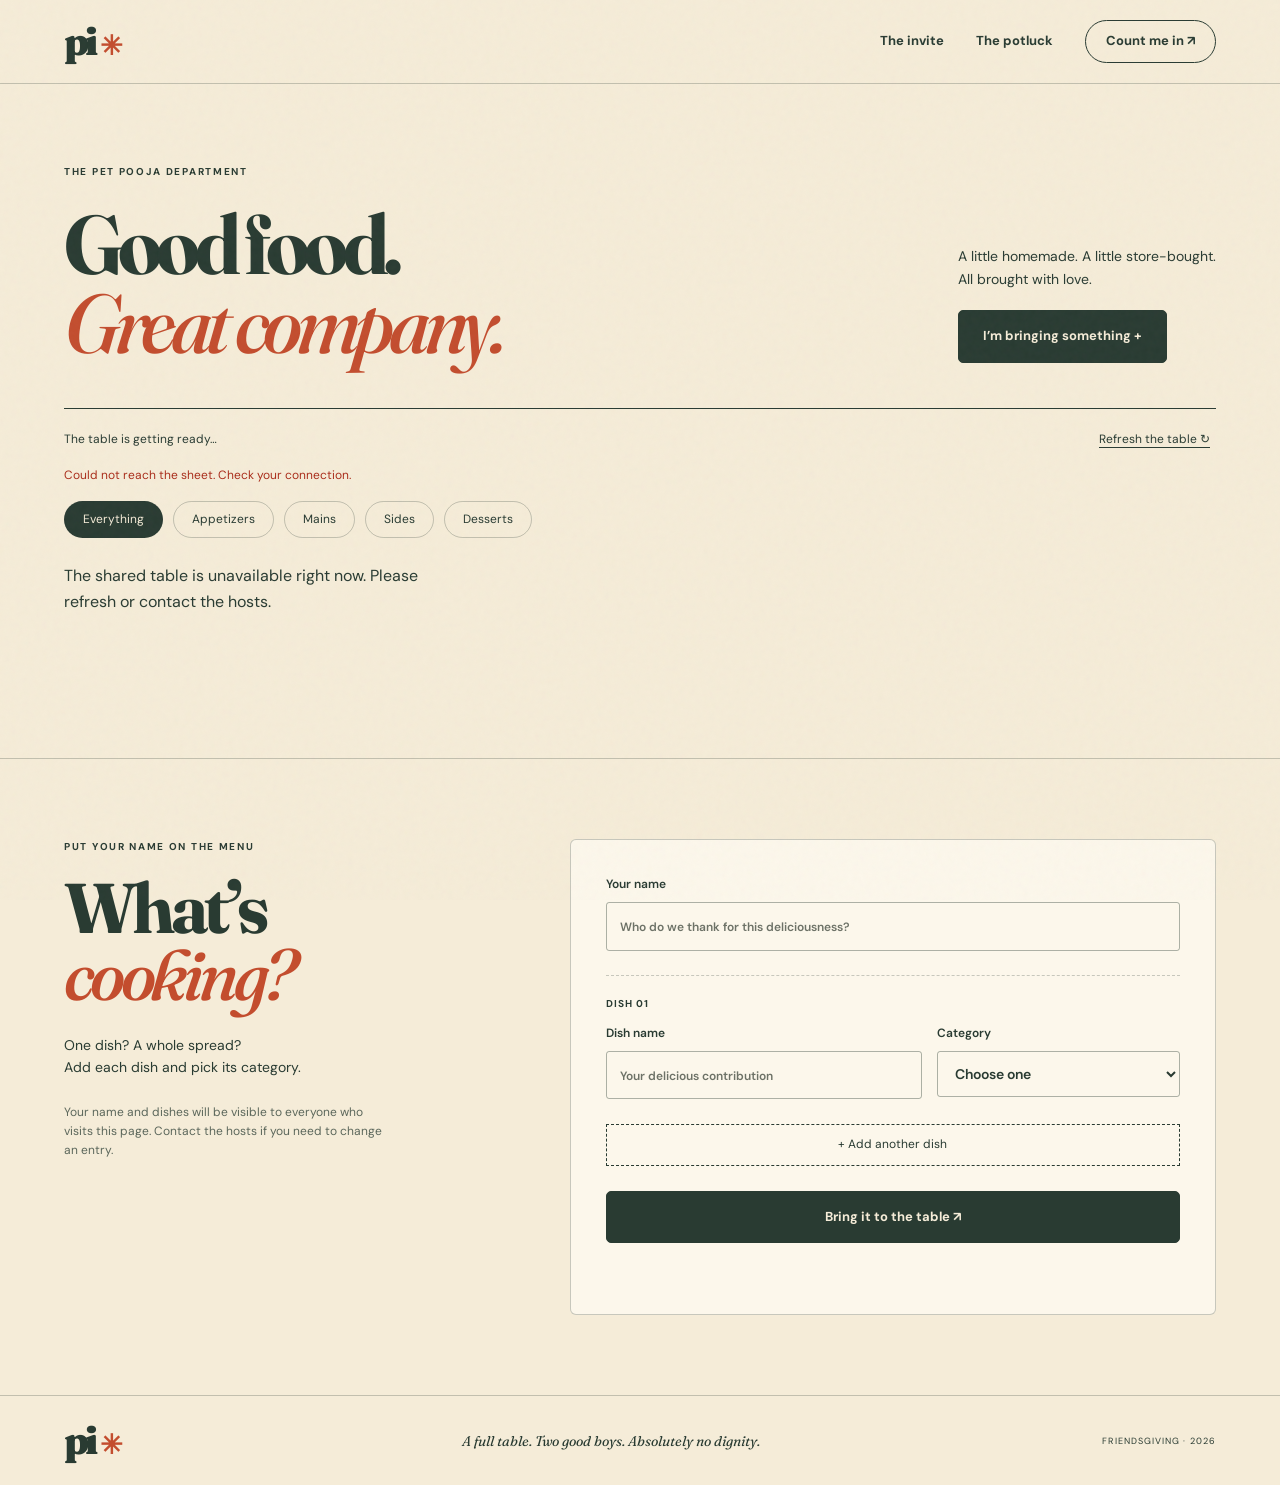
==== potluck.html @ 5d63e6e0 "Add files via upload" ====
<!doctype html><html lang="en"><head><meta charset="utf-8"><meta name="viewport" content="width=device-width, initial-scale=1"><meta name="theme-color" content="#f5ecd8"><meta name="robots" content="noindex,nofollow,noarchive"><meta name="description" content="Magnus & Moose — Brothers in Arms — invite you to a wonderfully ridiculous Friendsgiving. Bring a dish. Wear a pun."><title>The shared table · Pun Intended</title><link rel="preconnect" href="https://fonts.googleapis.com"><link rel="preconnect" href="https://fonts.gstatic.com" crossorigin><link href="https://fonts.googleapis.com/css2?family=DM+Sans:wght@400;500;600;700&family=Fraunces:opsz,wght,SOFT,WONK@9..144,500,50,1;9..144,700,50,1;9..144,900,50,1&display=swap" rel="stylesheet"><link rel="stylesheet" href="assets/style.css"><script src="assets/config.js" defer></script><script src="assets/app.js" defer></script></head><body><header class="topbar"><a class="brand" href="index.html" aria-label="Pun Intended invitation">pi<span>✳</span></a><nav aria-label="Main navigation"><a href="index.html">The invite</a><a href="potluck.html">The potluck</a><a class="nav-cta" href="rsvp.html">Count me in ↗</a></nav></header><div id="preview-note" class="preview-note" hidden>DESIGN PREVIEW · Form entries stay in this browser until the Google Sheet is connected.</div><main>
<section class="board-heading section"><span class="eyebrow">THE PET POOJA DEPARTMENT</span><div class="board-title"><h1>Good food.<br><em>Great company.</em></h1><div><p>A little homemade. A little store-bought.<br>All brought with love.</p><a class="button" href="#add-dish">I’m bringing something +</a></div></div><div class="board-meta"><span id="dish-total">The table is getting ready…</span><button id="refresh-board" class="text-button">Refresh the table ↻</button></div><p id="board-status" class="form-status" role="status" aria-live="polite"></p><div class="filters" role="group" aria-label="Filter dishes"><button class="active" data-filter="All" aria-pressed="true">Everything</button><button data-filter="Appetizer" aria-pressed="false">Appetizers</button><button data-filter="Main" aria-pressed="false">Mains</button><button data-filter="Side" aria-pressed="false">Sides</button><button data-filter="Dessert" aria-pressed="false">Desserts</button></div><div id="dish-board" class="dish-board"></div></section>
<section id="add-dish" class="add-section section"><div><span class="eyebrow">PUT YOUR NAME ON THE MENU</span><h2>What’s<br><em>cooking?</em></h2><p>One dish? A whole spread?<br>Add each dish and pick its category.</p><p class="small-copy">Your name and dishes will be visible to everyone who visits this page. Contact the hosts if you need to change an entry.</p></div><form id="dish-form" class="form-panel"><label>Your name<input name="name" required maxlength="80" autocomplete="name" placeholder="Who do we thank for this deliciousness?"></label><div id="dish-rows"></div><button type="button" id="add-row" class="add-row">+ Add another dish</button><label class="honeypot" aria-hidden="true">Leave empty<input name="website" tabindex="-1" autocomplete="off"></label><button type="submit" class="button full">Bring it to the table ↗</button><p id="dish-status" class="form-status" role="status" aria-live="polite"></p></form></section>
</main><footer><a class="brand" href="index.html">pi<span>✳</span></a><p>A full table. Two good boys. Absolutely no dignity.</p><span>FRIENDSGIVING · 2026</span></footer><noscript><p class="notice">Please enable JavaScript for event details and forms.</p></noscript></body></html>
---- assets/style.css ----
:root{--paper:#f5ecd8;--ink:#293b32;--orange:#c34d2e;--yellow:#edbd45;--line:#293b3240;--serif:'Fraunces',Georgia,serif;--sans:'DM Sans',Arial,sans-serif}*{box-sizing:border-box}html{scroll-behavior:smooth;scroll-padding-top:30px}body{margin:0;background:var(--paper);color:var(--ink);font-family:var(--sans);font-size:16px;line-height:1.6}body:before{position:fixed;inset:0;pointer-events:none;content:'';opacity:.13;z-index:20;background-image:url("data:image/svg+xml,%3Csvg viewBox='0 0 180 180' xmlns='http://www.w3.org/2000/svg'%3E%3Cfilter id='n'%3E%3CfeTurbulence type='fractalNoise' baseFrequency='.8' numOctaves='3' stitchTiles='stitch'/%3E%3C/filter%3E%3Cpath fill='%23000' filter='url(%23n)' opacity='.25' d='M0 0h180v180H0z'/%3E%3C/svg%3E")}a{color:inherit}button,input,select,textarea{font:inherit}button,a,input,select,textarea{-webkit-tap-highlight-color:transparent}button{cursor:pointer}a:focus-visible,button:focus-visible,input:focus-visible,select:focus-visible,textarea:focus-visible{outline:3px solid #bf502e;outline-offset:5px}[hidden]{display:none!important}.topbar{max-width:1320px;margin:auto;padding:20px 5%;display:flex;align-items:center;justify-content:space-between;border-bottom:1px solid var(--line)}.brand{font:900 39px/1 var(--serif);text-decoration:none;letter-spacing:-4px}.brand span{color:var(--orange);font-size:27px;padding-left:6px}.topbar nav{display:flex;gap:32px;align-items:center;font-size:13px;font-weight:700}.topbar nav a{text-decoration:none}.topbar nav a:hover{color:var(--orange)}.nav-cta{border:1px solid var(--ink);border-radius:40px;padding:10px 20px}.preview-note{background:#e2ddbd;text-align:center;padding:8px 15px;font-size:11px;letter-spacing:.05em}.hero{max-width:1320px;margin:auto;padding:28px 5% 0}.hero-top{display:flex;justify-content:space-between;gap:20px}.eyebrow,.edition{font-size:10px;font-weight:700;letter-spacing:.17em}.eyebrow{display:block}.edition{opacity:.65}.hero-layout{display:grid;grid-template-columns:1.08fr 1fr;gap:30px;align-items:center;padding:44px 0 66px}.hero-copy{position:relative}h1,h2,p,figure{margin:0}h1,h2{font-family:var(--serif);font-weight:700;letter-spacing:-.065em;line-height:.95}h1{font-size:clamp(75px,8.5vw,122px)}h1 em,h2 em{font-weight:500;color:var(--orange)}.hero h1{position:relative}.title-star{font:80px/1 var(--sans);color:var(--orange);position:absolute;top:4px;margin-left:22px;transform:rotate(10deg)}.subtitle{font-size:23px;line-height:1.3;margin-top:25px;font-weight:500}.hero-description{max-width:390px;font-size:14px;margin-top:20px;opacity:.85}.actions{display:flex;gap:23px;align-items:center;flex-wrap:wrap;margin-top:28px}.button{display:inline-flex;align-items:center;justify-content:center;gap:26px;border:1px solid var(--ink);background:var(--ink);color:var(--paper);padding:15px 24px;border-radius:5px;text-decoration:none;font-size:13px;font-weight:700;transition:transform .2s,background .2s;min-height:49px}.button:hover{background:#3c5143;transform:translateY(-2px)}.button:disabled{opacity:.55;cursor:wait;transform:none}.outline{background:transparent;color:var(--ink)}.outline:hover{background:#e7dcc4}.text-link,.back-link{font-size:12px;text-underline-offset:5px;font-weight:600}.collage{position:relative;min-height:485px;margin:0 15px 0 35px}.magnus-card{position:absolute;inset:20px 28px 15px 18px;background:#fbf6eb;padding:14px 14px 20px;box-shadow:3px 9px 0 #293b3212;transform:rotate(6deg);border:1px solid #293b3225}.photo-wrap{height:325px;background:#d4c9a8;overflow:hidden}.photo-wrap img{width:100%;height:100%;object-fit:cover;object-position:center 45%}.magnus-card figcaption{font:500 35px var(--serif);padding:10px 4px 0;display:flex;gap:15px;align-items:center;justify-content:space-between}.magnus-card figcaption span{font:700 8px/1.7 var(--sans);letter-spacing:.1em;max-width:75px}.orbit-note{position:absolute;top:-20px;left:-15px;font-size:10px;line-height:1.5;letter-spacing:.12em;transform:rotate(-9deg);z-index:2}.stamp{position:absolute;right:-25px;top:50px;width:115px;height:115px;display:flex;flex-direction:column;justify-content:center;text-align:center;background:var(--yellow);border-radius:50%;border:2px dashed var(--ink);font:700 35px/1 var(--serif);z-index:2;transform:rotate(14deg)}.stamp small{font:700 7px var(--sans);letter-spacing:.06em;margin-top:6px}.bubble{position:absolute;left:-55px;bottom:80px;padding:14px 24px;background:var(--paper);border:1.5px solid var(--ink);border-radius:50%;font:500 italic 20px/1.2 var(--serif);z-index:2;transform:rotate(-8deg)}.mini-ticket{position:absolute;bottom:-20px;right:10px;transform:rotate(-7deg);background:var(--orange);color:var(--paper);padding:18px 35px;border:1px dashed var(--paper);outline:5px solid var(--orange);text-align:center;z-index:3}.mini-ticket span{display:block;font-size:8px;letter-spacing:.12em}.mini-ticket b{display:block;font:700 37px var(--serif)}.event-strip{border-top:1px solid var(--ink);padding:25px 0 30px;display:grid;grid-template-columns:1fr 1fr 1.1fr;gap:30px}.event-strip>div{border-right:1px solid var(--line);padding-right:12px}.event-strip>div:last-child{border:0}.event-strip span{font-size:9px;letter-spacing:.16em;display:block;margin-bottom:7px;font-weight:700}.event-strip strong{display:block;font-size:13px}.event-strip small{font-size:11px;display:block;margin-top:5px}.ticker{overflow:hidden;background:var(--orange);color:var(--paper);padding:13px 0;white-space:nowrap;font-size:11px;font-weight:700;letter-spacing:.17em}.ticker span{display:block;width:max-content;word-spacing:15px;animation:drift 45s linear infinite}@keyframes drift{to{transform:translateX(-30%)}}.section{max-width:1320px;margin:auto;padding:80px 5%}h2{font-size:clamp(47px,5.5vw,76px)}.section-intro{display:grid;grid-template-columns:1fr 1fr;gap:70px;align-items:center}.section-intro h2{margin-top:18px}.section-intro>div:last-child{max-width:420px}.large-copy{font-family:var(--serif);font-size:27px;line-height:1.2;margin-bottom:16px}.section-intro p:not(.large-copy){font-size:14px}.hand-note{font-family:var(--serif);font-style:italic;margin-top:18px}.pun-grid{display:grid;grid-template-columns:repeat(3,1fr);gap:22px;margin-top:40px}.pun-card{border:1px solid var(--ink);text-align:left;background:#ecd49e;padding:18px 22px 24px;color:var(--ink);border-radius:100px 100px 4px 4px;transition:transform .2s;display:flex;flex-direction:column;align-items:center;min-height:330px}.pun-card:nth-child(2){background:#d8ddc3}.pun-card:nth-child(3){background:#e3c9d5}.pun-card:hover{transform:rotate(-2deg)}.card-number{font-size:8px;letter-spacing:.18em;padding-top:14px}.pun-card svg{width:100%;height:180px}.pun-name{font:500 27px var(--serif);letter-spacing:-.04em}.pun-hint{font-size:10px;margin-top:12px}.pun-reveal{font-size:12px;text-align:center;margin-top:12px}.golden-rule{margin-top:35px;border-top:1px solid var(--line);padding-top:24px;display:flex;align-items:start;gap:45px}.golden-rule span{font-size:9px;letter-spacing:.1em;font-weight:700;min-width:150px}.golden-rule p{max-width:720px;font-size:13px}.host-section{background:var(--ink);color:var(--paper);display:grid;grid-template-columns:1fr 1fr;gap:90px;max-width:none;padding-left:max(5%,calc((100vw - 1188px)/2));padding-right:max(5%,calc((100vw - 1188px)/2))}.host-letter h2{font-size:54px;margin:20px 0 25px}.host-letter h2 em{color:var(--yellow)}.host-letter>p{font-size:14px;max-width:430px;margin-top:18px}.signature{font-family:var(--serif);font-style:italic}.signature b{font-size:30px}.signature small{display:block;font:10px var(--sans);margin-top:8px}.programme{border:1px solid #f5ecd85a;padding:30px;transform:rotate(1deg);align-self:center}.programme>div{display:flex;gap:24px;border-bottom:1px solid #f5ecd833;padding:22px 0}.programme>div:last-child{border:0;padding-bottom:0}.programme>div>b{font-size:10px;min-width:42px;padding-top:5px;color:var(--yellow)}.programme p{font:500 20px/1.3 var(--serif)}.programme small{display:block;font:11px/1.6 var(--sans);opacity:.7;margin-top:6px}.closing{position:relative}.closing h2{margin:20px 0}.closing p{max-width:480px;font-size:14px}.closing-flower{position:absolute;right:12%;top:110px;font-size:160px;line-height:1;color:var(--orange);transform:rotate(15deg)}footer{border-top:1px solid var(--line);padding:25px 5%;max-width:1320px;margin:auto;display:flex;align-items:center;justify-content:space-between;gap:20px}footer p{font:italic 14px var(--serif)}footer>span{font-size:9px;letter-spacing:.12em}.form-page{display:grid;grid-template-columns:1fr 1fr;gap:80px;align-items:start;min-height:76vh}.form-heading h1,.board-heading h1{font-size:clamp(60px,6.5vw,90px)}.back-link{display:block;margin-bottom:45px}.form-heading .eyebrow{margin-bottom:22px}.form-heading>p{margin-top:25px;font-size:15px}.date-chip{display:inline-block;border:1px solid var(--ink);padding:8px 18px;border-radius:30px;font-size:11px;font-weight:700;margin-top:25px}.small-copy{font-size:12px!important;opacity:.75;max-width:320px}.form-panel{background:#fcf7eb;padding:35px;border:1px solid var(--line);border-radius:6px}.form-panel label{display:block;font-size:12px;font-weight:600;margin-bottom:24px}input:not([type=radio]),textarea,select{display:block;width:100%;border:1px solid #293b3260;background:transparent;padding:12px 13px;border-radius:3px;margin-top:8px;font-size:14px;color:var(--ink)}textarea{resize:vertical}input::placeholder,textarea::placeholder{color:#6d7267;font-size:12px}.optional{font-weight:400;opacity:.6;padding-left:6px}fieldset{padding:0;margin:0 0 25px;border:0}legend{font-size:12px;font-weight:600;margin-bottom:12px}.choice-row{display:flex;gap:10px}.choice-row label{position:relative;flex:1;cursor:pointer;margin:0}.choice-row input{position:absolute;opacity:0}.choice-row span{display:block;border:1px solid var(--line);padding:13px 10px;border-radius:3px;text-align:center;font-size:11px}.choice-row input:checked+span{background:var(--ink);color:var(--paper)}.choice-row input:focus-visible+span{outline:3px solid var(--orange);outline-offset:3px}.two-col{display:grid;grid-template-columns:1fr 1fr;gap:15px}.full{width:100%}.honeypot{position:absolute!important;left:-10000px;top:auto;width:1px;height:1px;overflow:hidden}.form-status{font-size:12px;margin-top:16px;min-height:20px;overflow-wrap:anywhere}.form-status.error{color:#aa2d1a}.form-status.ok{color:#28613c}.success{text-align:center;padding:30px 0}.success-mark{display:block;font-size:80px;color:var(--orange);line-height:1;margin-bottom:22px}.success h2{font-size:42px;margin:20px 0}.success p{font-size:14px;margin-bottom:30px}.success .text-link{display:block;margin-top:20px}.board-heading{padding-bottom:45px}.board-title{display:flex;align-items:end;justify-content:space-between;gap:50px;margin:25px 0 45px}.board-title>div p{font-size:14px;margin-bottom:20px}.board-meta{display:flex;justify-content:space-between;align-items:center;border-top:1px solid var(--ink);padding-top:20px;font-size:12px}.text-button{background:none;border:0;text-decoration:underline;text-underline-offset:4px;font-size:12px;color:var(--ink)}.filters{display:flex;gap:10px;flex-wrap:wrap;margin:15px 0 25px}.filters button{border:1px solid var(--line);border-radius:25px;background:transparent;color:var(--ink);padding:8px 18px;font-size:12px}.filters button.active{background:var(--ink);color:var(--paper)}.dish-board{display:grid;grid-template-columns:repeat(3,1fr);gap:18px;min-height:150px}.dish-card{border:1px solid var(--line);background:#fbf4e4;padding:24px;position:relative;overflow-wrap:anywhere}.dish-card:before{content:'✳';position:absolute;right:18px;top:10px;font-size:28px;color:#c34d2e70}.dish-card[data-category=Main]{background:#dfe3cf}.dish-card[data-category=Side]{background:#eed6b0}.dish-card[data-category=Dessert]{background:#e7d2db}.dish-card .category{font-size:9px;text-transform:uppercase;letter-spacing:.13em}.dish-card h3{font:500 27px/1.2 var(--serif);margin:22px 0 18px;letter-spacing:-.04em}.dish-card p{font-size:12px}.empty-state{grid-column:1/-1;border:1px dashed var(--line);padding:45px;text-align:center}.empty-state h3{font:500 28px var(--serif);margin:0 0 12px}.empty-state p{font-size:13px}.add-section{display:grid;grid-template-columns:.8fr 1.2fr;gap:75px;border-top:1px solid var(--line);align-items:start}.add-section h2{margin:20px 0 25px}.add-section>div>p{font-size:14px;margin-bottom:24px}.dish-row{border-top:1px dashed var(--line);padding-top:20px;margin-top:18px}.dish-row-header{display:flex;justify-content:space-between;align-items:center;margin-bottom:12px;font-size:10px;font-weight:700;letter-spacing:.1em}.remove-row{background:none;border:0;font-size:11px;color:#a33c26;letter-spacing:normal}.dish-row label{margin-bottom:15px}.dish-row .two-col{grid-template-columns:1.3fr 1fr}.add-row{background:transparent;border:1px dashed var(--ink);padding:10px;width:100%;margin:10px 0 25px;color:var(--ink);font-size:12px}.notice{padding:20px;text-align:center}.demo-badge{font-size:8px;border:1px solid var(--line);padding:2px 4px;position:absolute;bottom:10px;right:10px;letter-spacing:.1em}
@media(min-width:1500px){.hero-layout{padding-top:65px;padding-bottom:85px}}@media(max-width:900px){.hero-layout{gap:10px}.collage{min-height:420px;margin-left:15px}.photo-wrap{height:275px}.stamp{width:95px;height:95px;right:-15px}.bubble{left:-20px;bottom:65px;font-size:17px}.mini-ticket{padding:14px 20px;right:-5px}.hero-description{max-width:330px}.actions{gap:17px}.title-star{font-size:55px;margin-left:12px}.host-section{gap:40px}.form-page{gap:35px}.board-title{gap:20px}.board-title h1{font-size:66px}.add-section{gap:35px}.dish-board{grid-template-columns:repeat(2,1fr)}}
@media(max-width:650px){.topbar{padding:17px 6%}.topbar nav{gap:15px;font-size:11px}.nav-cta{padding:8px 12px}.brand{font-size:34px}.hero{padding:25px 6% 0}.edition{display:none}.hero-layout{grid-template-columns:1fr;padding:35px 0 45px;gap:42px}.hero h1{font-size:96px;max-width:360px}.subtitle{font-size:21px;margin-top:22px}.hero-description{max-width:370px}.title-star{top:0;font-size:62px;margin-left:15px}.actions{gap:20px}.collage{width:310px;max-width:90%;min-height:410px;margin:15px auto 10px}.magnus-card{inset:8px 15px 20px 8px}.photo-wrap{height:260px}.magnus-card figcaption{font-size:30px}.stamp{right:-14px;top:26px}.orbit-note{left:0;top:-28px}.bubble{bottom:75px;left:-13px}.mini-ticket{bottom:-3px;right:-5px}.event-strip{grid-template-columns:1fr;gap:18px;padding:25px 0}.event-strip>div{border-right:0;border-bottom:1px solid var(--line);padding-bottom:18px}.event-strip span{margin-bottom:4px}.event-strip strong{font-size:14px}.event-strip small{font-size:12px}.section{padding:55px 6%}.section-intro{grid-template-columns:1fr;gap:25px}.section-intro h2{font-size:65px}.large-copy{font-size:25px}.pun-grid{grid-template-columns:1fr;gap:20px;max-width:350px;margin:30px auto 0}.pun-card{min-height:320px}.pun-card svg{height:190px}.golden-rule{display:block}.golden-rule p{margin-top:12px}.host-section{grid-template-columns:1fr;gap:40px}.host-letter h2{font-size:45px}.programme{padding:24px}.closing h2{font-size:62px}.closing-flower{font-size:75px;right:7%;top:60px;opacity:.3}.closing p{max-width:300px}footer{flex-wrap:wrap;padding:25px 6%}footer p{font-size:12px}footer>span{width:100%;font-size:8px}.form-page{grid-template-columns:1fr;gap:30px}.back-link{margin-bottom:30px}.form-heading h1{font-size:73px}.form-panel{padding:25px 20px}.form-heading .small-copy{margin-top:15px}.choice-row{gap:7px}.board-title{display:block;margin-top:20px}.board-title h1{font-size:64px}.board-title>div{margin-top:25px}.board-meta{gap:15px}.board-meta>span{max-width:190px}.filters{gap:7px}.filters button{padding:8px 12px;font-size:11px}.dish-board{grid-template-columns:1fr}.dish-card{min-height:175px}.add-section{grid-template-columns:1fr;gap:20px}.add-section h2{font-size:65px}.dish-row .two-col{grid-template-columns:1fr;gap:0}.preview-note{font-size:10px}.empty-state{padding:35px 20px}}
.hero h1.event-title{font-size:clamp(48px,5.6vw,79px);letter-spacing:-.06em}.event-title .title-star{right:16px;top:auto;bottom:5px;font-size:60px}.theme-label{font-size:12px;line-height:1.8;margin-top:20px}.theme-label strong{color:var(--orange)}.rsvp-event{display:block;font-size:12px;font-weight:700;letter-spacing:.14em;margin-bottom:18px}.cutout-photo{background:#e4cb99}.cutout-photo img{object-fit:contain;object-position:center bottom;padding:12px 3px 0;filter:drop-shadow(2px 5px 2px #293b3220)}
@media(max-width:650px){.title-star{right:6px;top:6px;margin:0;font-size:51px}.hero h1.event-title{font-size:clamp(42px,11vw,68px)}.event-title .title-star{font-size:42px;right:20px;top:auto;bottom:0}}
.brothers-photo img{object-fit:cover;object-position:50% 50%}.magnus-card figcaption:has(b){display:block}.magnus-card figcaption b{font-size:clamp(21px,2.1vw,30px);font-weight:500;letter-spacing:-.05em}.magnus-card figcaption:has(b) span{display:block;max-width:none;margin-top:3px}.collage:has(.brothers-photo) .bubble{bottom:135px}.collage:has(.brothers-photo) .mini-ticket{bottom:-40px;padding:10px 18px}.collage:has(.brothers-photo) .mini-ticket b{font-size:30px}
@media(max-width:650px){.magnus-card figcaption b{font-size:24px}}
@media(prefers-reduced-motion:reduce){html{scroll-behavior:auto}*,*:before,*:after{animation:none!important;transition:none!important}}
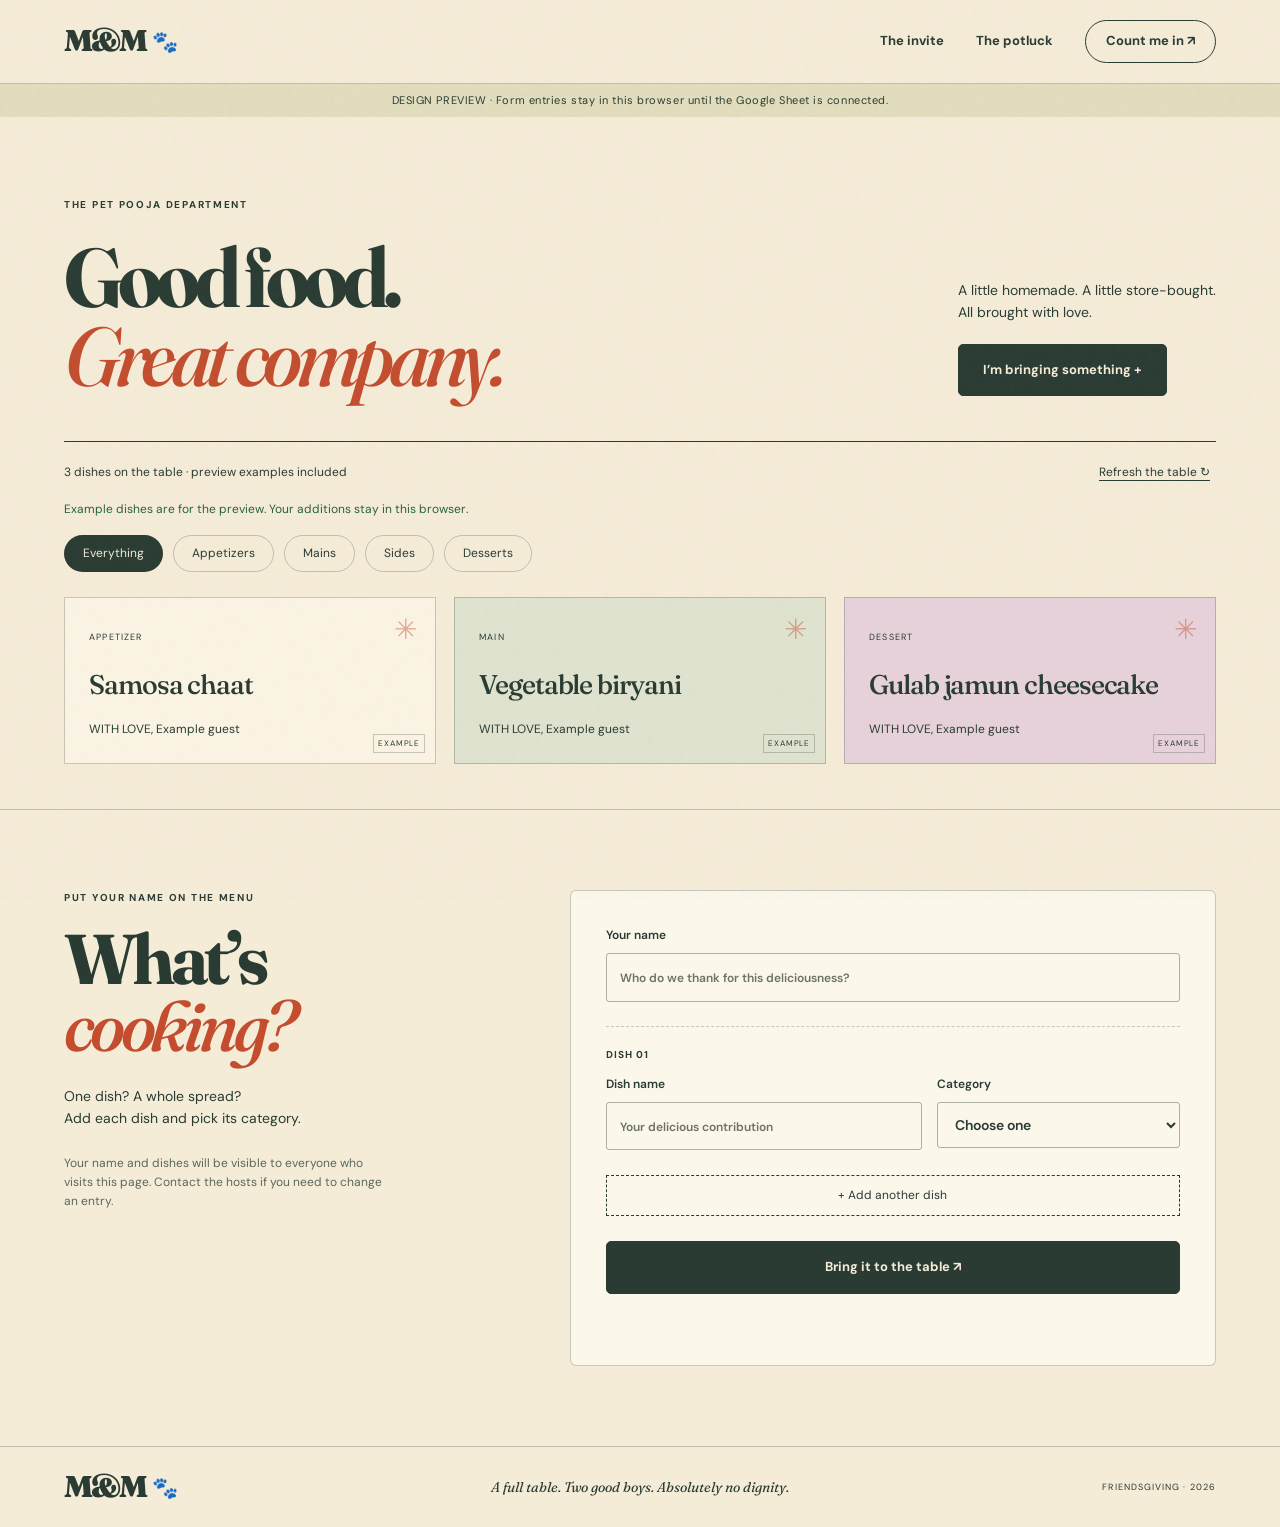
==== commit a3a5106c: "Add files via upload" ====
--- a/potluck.html
+++ b/potluck.html
@@ -1,4 +1,4 @@
-<!doctype html><html lang="en"><head><meta charset="utf-8"><meta name="viewport" content="width=device-width, initial-scale=1"><meta name="theme-color" content="#f5ecd8"><meta name="robots" content="noindex,nofollow,noarchive"><meta name="description" content="Magnus & Moose — Brothers in Arms — invite you to a wonderfully ridiculous Friendsgiving. Bring a dish. Wear a pun."><title>The shared table · Pun Intended</title><link rel="preconnect" href="https://fonts.googleapis.com"><link rel="preconnect" href="https://fonts.gstatic.com" crossorigin><link href="https://fonts.googleapis.com/css2?family=DM+Sans:wght@400;500;600;700&family=Fraunces:opsz,wght,SOFT,WONK@9..144,500,50,1;9..144,700,50,1;9..144,900,50,1&display=swap" rel="stylesheet"><link rel="stylesheet" href="assets/style.css"><script src="assets/config.js" defer></script><script src="assets/app.js" defer></script></head><body><header class="topbar"><a class="brand" href="index.html" aria-label="Pun Intended invitation">pi<span>✳</span></a><nav aria-label="Main navigation"><a href="index.html">The invite</a><a href="potluck.html">The potluck</a><a class="nav-cta" href="rsvp.html">Count me in ↗</a></nav></header><div id="preview-note" class="preview-note" hidden>DESIGN PREVIEW · Form entries stay in this browser until the Google Sheet is connected.</div><main>
+<!doctype html><html lang="en"><head><meta charset="utf-8"><meta name="viewport" content="width=device-width, initial-scale=1"><meta name="theme-color" content="#f5ecd8"><meta name="robots" content="noindex,nofollow,noarchive"><meta name="description" content="Magnus & Moose — Brothers in Arms — invite you to a wonderfully ridiculous Friendsgiving. Bring a dish. Wear a pun."><title>The shared table · Pun Intended</title><link rel="preconnect" href="https://fonts.googleapis.com"><link rel="preconnect" href="https://fonts.gstatic.com" crossorigin><link href="https://fonts.googleapis.com/css2?family=DM+Sans:wght@400;500;600;700&family=Fraunces:opsz,wght,SOFT,WONK@9..144,500,50,1;9..144,700,50,1;9..144,900,50,1&display=swap" rel="stylesheet"><link rel="stylesheet" href="assets/style.css"><script src="assets/config.js" defer></script><script src="assets/app.js" defer></script></head><body><header class="topbar"><a class="brand" href="index.html" aria-label="Magnus and Moose Friendsgiving invitation">M&amp;M<span aria-hidden="true">🐾</span></a><nav aria-label="Main navigation"><a href="index.html">The invite</a><a href="potluck.html">The potluck</a><a class="nav-cta" href="rsvp.html">Count me in ↗</a></nav></header><div id="preview-note" class="preview-note" hidden>DESIGN PREVIEW · Form entries stay in this browser until the Google Sheet is connected.</div><main>
 <section class="board-heading section"><span class="eyebrow">THE PET POOJA DEPARTMENT</span><div class="board-title"><h1>Good food.<br><em>Great company.</em></h1><div><p>A little homemade. A little store-bought.<br>All brought with love.</p><a class="button" href="#add-dish">I’m bringing something +</a></div></div><div class="board-meta"><span id="dish-total">The table is getting ready…</span><button id="refresh-board" class="text-button">Refresh the table ↻</button></div><p id="board-status" class="form-status" role="status" aria-live="polite"></p><div class="filters" role="group" aria-label="Filter dishes"><button class="active" data-filter="All" aria-pressed="true">Everything</button><button data-filter="Appetizer" aria-pressed="false">Appetizers</button><button data-filter="Main" aria-pressed="false">Mains</button><button data-filter="Side" aria-pressed="false">Sides</button><button data-filter="Dessert" aria-pressed="false">Desserts</button></div><div id="dish-board" class="dish-board"></div></section>
 <section id="add-dish" class="add-section section"><div><span class="eyebrow">PUT YOUR NAME ON THE MENU</span><h2>What’s<br><em>cooking?</em></h2><p>One dish? A whole spread?<br>Add each dish and pick its category.</p><p class="small-copy">Your name and dishes will be visible to everyone who visits this page. Contact the hosts if you need to change an entry.</p></div><form id="dish-form" class="form-panel"><label>Your name<input name="name" required maxlength="80" autocomplete="name" placeholder="Who do we thank for this deliciousness?"></label><div id="dish-rows"></div><button type="button" id="add-row" class="add-row">+ Add another dish</button><label class="honeypot" aria-hidden="true">Leave empty<input name="website" tabindex="-1" autocomplete="off"></label><button type="submit" class="button full">Bring it to the table ↗</button><p id="dish-status" class="form-status" role="status" aria-live="polite"></p></form></section>
-</main><footer><a class="brand" href="index.html">pi<span>✳</span></a><p>A full table. Two good boys. Absolutely no dignity.</p><span>FRIENDSGIVING · 2026</span></footer><noscript><p class="notice">Please enable JavaScript for event details and forms.</p></noscript></body></html>+</main><footer><a class="brand" href="index.html">M&amp;M<span aria-hidden="true">🐾</span></a><p>A full table. Two good boys. Absolutely no dignity.</p><span>FRIENDSGIVING · 2026</span></footer><noscript><p class="notice">Please enable JavaScript for event details and forms.</p></noscript></body></html>
--- a/assets/style.css
+++ b/assets/style.css
@@ -1,8 +1,12 @@
-:root{--paper:#f5ecd8;--ink:#293b32;--orange:#c34d2e;--yellow:#edbd45;--line:#293b3240;--serif:'Fraunces',Georgia,serif;--sans:'DM Sans',Arial,sans-serif}*{box-sizing:border-box}html{scroll-behavior:smooth;scroll-padding-top:30px}body{margin:0;background:var(--paper);color:var(--ink);font-family:var(--sans);font-size:16px;line-height:1.6}body:before{position:fixed;inset:0;pointer-events:none;content:'';opacity:.13;z-index:20;background-image:url("data:image/svg+xml,%3Csvg viewBox='0 0 180 180' xmlns='http://www.w3.org/2000/svg'%3E%3Cfilter id='n'%3E%3CfeTurbulence type='fractalNoise' baseFrequency='.8' numOctaves='3' stitchTiles='stitch'/%3E%3C/filter%3E%3Cpath fill='%23000' filter='url(%23n)' opacity='.25' d='M0 0h180v180H0z'/%3E%3C/svg%3E")}a{color:inherit}button,input,select,textarea{font:inherit}button,a,input,select,textarea{-webkit-tap-highlight-color:transparent}button{cursor:pointer}a:focus-visible,button:focus-visible,input:focus-visible,select:focus-visible,textarea:focus-visible{outline:3px solid #bf502e;outline-offset:5px}[hidden]{display:none!important}.topbar{max-width:1320px;margin:auto;padding:20px 5%;display:flex;align-items:center;justify-content:space-between;border-bottom:1px solid var(--line)}.brand{font:900 39px/1 var(--serif);text-decoration:none;letter-spacing:-4px}.brand span{color:var(--orange);font-size:27px;padding-left:6px}.topbar nav{display:flex;gap:32px;align-items:center;font-size:13px;font-weight:700}.topbar nav a{text-decoration:none}.topbar nav a:hover{color:var(--orange)}.nav-cta{border:1px solid var(--ink);border-radius:40px;padding:10px 20px}.preview-note{background:#e2ddbd;text-align:center;padding:8px 15px;font-size:11px;letter-spacing:.05em}.hero{max-width:1320px;margin:auto;padding:28px 5% 0}.hero-top{display:flex;justify-content:space-between;gap:20px}.eyebrow,.edition{font-size:10px;font-weight:700;letter-spacing:.17em}.eyebrow{display:block}.edition{opacity:.65}.hero-layout{display:grid;grid-template-columns:1.08fr 1fr;gap:30px;align-items:center;padding:44px 0 66px}.hero-copy{position:relative}h1,h2,p,figure{margin:0}h1,h2{font-family:var(--serif);font-weight:700;letter-spacing:-.065em;line-height:.95}h1{font-size:clamp(75px,8.5vw,122px)}h1 em,h2 em{font-weight:500;color:var(--orange)}.hero h1{position:relative}.title-star{font:80px/1 var(--sans);color:var(--orange);position:absolute;top:4px;margin-left:22px;transform:rotate(10deg)}.subtitle{font-size:23px;line-height:1.3;margin-top:25px;font-weight:500}.hero-description{max-width:390px;font-size:14px;margin-top:20px;opacity:.85}.actions{display:flex;gap:23px;align-items:center;flex-wrap:wrap;margin-top:28px}.button{display:inline-flex;align-items:center;justify-content:center;gap:26px;border:1px solid var(--ink);background:var(--ink);color:var(--paper);padding:15px 24px;border-radius:5px;text-decoration:none;font-size:13px;font-weight:700;transition:transform .2s,background .2s;min-height:49px}.button:hover{background:#3c5143;transform:translateY(-2px)}.button:disabled{opacity:.55;cursor:wait;transform:none}.outline{background:transparent;color:var(--ink)}.outline:hover{background:#e7dcc4}.text-link,.back-link{font-size:12px;text-underline-offset:5px;font-weight:600}.collage{position:relative;min-height:485px;margin:0 15px 0 35px}.magnus-card{position:absolute;inset:20px 28px 15px 18px;background:#fbf6eb;padding:14px 14px 20px;box-shadow:3px 9px 0 #293b3212;transform:rotate(6deg);border:1px solid #293b3225}.photo-wrap{height:325px;background:#d4c9a8;overflow:hidden}.photo-wrap img{width:100%;height:100%;object-fit:cover;object-position:center 45%}.magnus-card figcaption{font:500 35px var(--serif);padding:10px 4px 0;display:flex;gap:15px;align-items:center;justify-content:space-between}.magnus-card figcaption span{font:700 8px/1.7 var(--sans);letter-spacing:.1em;max-width:75px}.orbit-note{position:absolute;top:-20px;left:-15px;font-size:10px;line-height:1.5;letter-spacing:.12em;transform:rotate(-9deg);z-index:2}.stamp{position:absolute;right:-25px;top:50px;width:115px;height:115px;display:flex;flex-direction:column;justify-content:center;text-align:center;background:var(--yellow);border-radius:50%;border:2px dashed var(--ink);font:700 35px/1 var(--serif);z-index:2;transform:rotate(14deg)}.stamp small{font:700 7px var(--sans);letter-spacing:.06em;margin-top:6px}.bubble{position:absolute;left:-55px;bottom:80px;padding:14px 24px;background:var(--paper);border:1.5px solid var(--ink);border-radius:50%;font:500 italic 20px/1.2 var(--serif);z-index:2;transform:rotate(-8deg)}.mini-ticket{position:absolute;bottom:-20px;right:10px;transform:rotate(-7deg);background:var(--orange);color:var(--paper);padding:18px 35px;border:1px dashed var(--paper);outline:5px solid var(--orange);text-align:center;z-index:3}.mini-ticket span{display:block;font-size:8px;letter-spacing:.12em}.mini-ticket b{display:block;font:700 37px var(--serif)}.event-strip{border-top:1px solid var(--ink);padding:25px 0 30px;display:grid;grid-template-columns:1fr 1fr 1.1fr;gap:30px}.event-strip>div{border-right:1px solid var(--line);padding-right:12px}.event-strip>div:last-child{border:0}.event-strip span{font-size:9px;letter-spacing:.16em;display:block;margin-bottom:7px;font-weight:700}.event-strip strong{display:block;font-size:13px}.event-strip small{font-size:11px;display:block;margin-top:5px}.ticker{overflow:hidden;background:var(--orange);color:var(--paper);padding:13px 0;white-space:nowrap;font-size:11px;font-weight:700;letter-spacing:.17em}.ticker span{display:block;width:max-content;word-spacing:15px;animation:drift 45s linear infinite}@keyframes drift{to{transform:translateX(-30%)}}.section{max-width:1320px;margin:auto;padding:80px 5%}h2{font-size:clamp(47px,5.5vw,76px)}.section-intro{display:grid;grid-template-columns:1fr 1fr;gap:70px;align-items:center}.section-intro h2{margin-top:18px}.section-intro>div:last-child{max-width:420px}.large-copy{font-family:var(--serif);font-size:27px;line-height:1.2;margin-bottom:16px}.section-intro p:not(.large-copy){font-size:14px}.hand-note{font-family:var(--serif);font-style:italic;margin-top:18px}.pun-grid{display:grid;grid-template-columns:repeat(3,1fr);gap:22px;margin-top:40px}.pun-card{border:1px solid var(--ink);text-align:left;background:#ecd49e;padding:18px 22px 24px;color:var(--ink);border-radius:100px 100px 4px 4px;transition:transform .2s;display:flex;flex-direction:column;align-items:center;min-height:330px}.pun-card:nth-child(2){background:#d8ddc3}.pun-card:nth-child(3){background:#e3c9d5}.pun-card:hover{transform:rotate(-2deg)}.card-number{font-size:8px;letter-spacing:.18em;padding-top:14px}.pun-card svg{width:100%;height:180px}.pun-name{font:500 27px var(--serif);letter-spacing:-.04em}.pun-hint{font-size:10px;margin-top:12px}.pun-reveal{font-size:12px;text-align:center;margin-top:12px}.golden-rule{margin-top:35px;border-top:1px solid var(--line);padding-top:24px;display:flex;align-items:start;gap:45px}.golden-rule span{font-size:9px;letter-spacing:.1em;font-weight:700;min-width:150px}.golden-rule p{max-width:720px;font-size:13px}.host-section{background:var(--ink);color:var(--paper);display:grid;grid-template-columns:1fr 1fr;gap:90px;max-width:none;padding-left:max(5%,calc((100vw - 1188px)/2));padding-right:max(5%,calc((100vw - 1188px)/2))}.host-letter h2{font-size:54px;margin:20px 0 25px}.host-letter h2 em{color:var(--yellow)}.host-letter>p{font-size:14px;max-width:430px;margin-top:18px}.signature{font-family:var(--serif);font-style:italic}.signature b{font-size:30px}.signature small{display:block;font:10px var(--sans);margin-top:8px}.programme{border:1px solid #f5ecd85a;padding:30px;transform:rotate(1deg);align-self:center}.programme>div{display:flex;gap:24px;border-bottom:1px solid #f5ecd833;padding:22px 0}.programme>div:last-child{border:0;padding-bottom:0}.programme>div>b{font-size:10px;min-width:42px;padding-top:5px;color:var(--yellow)}.programme p{font:500 20px/1.3 var(--serif)}.programme small{display:block;font:11px/1.6 var(--sans);opacity:.7;margin-top:6px}.closing{position:relative}.closing h2{margin:20px 0}.closing p{max-width:480px;font-size:14px}.closing-flower{position:absolute;right:12%;top:110px;font-size:160px;line-height:1;color:var(--orange);transform:rotate(15deg)}footer{border-top:1px solid var(--line);padding:25px 5%;max-width:1320px;margin:auto;display:flex;align-items:center;justify-content:space-between;gap:20px}footer p{font:italic 14px var(--serif)}footer>span{font-size:9px;letter-spacing:.12em}.form-page{display:grid;grid-template-columns:1fr 1fr;gap:80px;align-items:start;min-height:76vh}.form-heading h1,.board-heading h1{font-size:clamp(60px,6.5vw,90px)}.back-link{display:block;margin-bottom:45px}.form-heading .eyebrow{margin-bottom:22px}.form-heading>p{margin-top:25px;font-size:15px}.date-chip{display:inline-block;border:1px solid var(--ink);padding:8px 18px;border-radius:30px;font-size:11px;font-weight:700;margin-top:25px}.small-copy{font-size:12px!important;opacity:.75;max-width:320px}.form-panel{background:#fcf7eb;padding:35px;border:1px solid var(--line);border-radius:6px}.form-panel label{display:block;font-size:12px;font-weight:600;margin-bottom:24px}input:not([type=radio]),textarea,select{display:block;width:100%;border:1px solid #293b3260;background:transparent;padding:12px 13px;border-radius:3px;margin-top:8px;font-size:14px;color:var(--ink)}textarea{resize:vertical}input::placeholder,textarea::placeholder{color:#6d7267;font-size:12px}.optional{font-weight:400;opacity:.6;padding-left:6px}fieldset{padding:0;margin:0 0 25px;border:0}legend{font-size:12px;font-weight:600;margin-bottom:12px}.choice-row{display:flex;gap:10px}.choice-row label{position:relative;flex:1;cursor:pointer;margin:0}.choice-row input{position:absolute;opacity:0}.choice-row span{display:block;border:1px solid var(--line);padding:13px 10px;border-radius:3px;text-align:center;font-size:11px}.choice-row input:checked+span{background:var(--ink);color:var(--paper)}.choice-row input:focus-visible+span{outline:3px solid var(--orange);outline-offset:3px}.two-col{display:grid;grid-template-columns:1fr 1fr;gap:15px}.full{width:100%}.honeypot{position:absolute!important;left:-10000px;top:auto;width:1px;height:1px;overflow:hidden}.form-status{font-size:12px;margin-top:16px;min-height:20px;overflow-wrap:anywhere}.form-status.error{color:#aa2d1a}.form-status.ok{color:#28613c}.success{text-align:center;padding:30px 0}.success-mark{display:block;font-size:80px;color:var(--orange);line-height:1;margin-bottom:22px}.success h2{font-size:42px;margin:20px 0}.success p{font-size:14px;margin-bottom:30px}.success .text-link{display:block;margin-top:20px}.board-heading{padding-bottom:45px}.board-title{display:flex;align-items:end;justify-content:space-between;gap:50px;margin:25px 0 45px}.board-title>div p{font-size:14px;margin-bottom:20px}.board-meta{display:flex;justify-content:space-between;align-items:center;border-top:1px solid var(--ink);padding-top:20px;font-size:12px}.text-button{background:none;border:0;text-decoration:underline;text-underline-offset:4px;font-size:12px;color:var(--ink)}.filters{display:flex;gap:10px;flex-wrap:wrap;margin:15px 0 25px}.filters button{border:1px solid var(--line);border-radius:25px;background:transparent;color:var(--ink);padding:8px 18px;font-size:12px}.filters button.active{background:var(--ink);color:var(--paper)}.dish-board{display:grid;grid-template-columns:repeat(3,1fr);gap:18px;min-height:150px}.dish-card{border:1px solid var(--line);background:#fbf4e4;padding:24px;position:relative;overflow-wrap:anywhere}.dish-card:before{content:'✳';position:absolute;right:18px;top:10px;font-size:28px;color:#c34d2e70}.dish-card[data-category=Main]{background:#dfe3cf}.dish-card[data-category=Side]{background:#eed6b0}.dish-card[data-category=Dessert]{background:#e7d2db}.dish-card .category{font-size:9px;text-transform:uppercase;letter-spacing:.13em}.dish-card h3{font:500 27px/1.2 var(--serif);margin:22px 0 18px;letter-spacing:-.04em}.dish-card p{font-size:12px}.empty-state{grid-column:1/-1;border:1px dashed var(--line);padding:45px;text-align:center}.empty-state h3{font:500 28px var(--serif);margin:0 0 12px}.empty-state p{font-size:13px}.add-section{display:grid;grid-template-columns:.8fr 1.2fr;gap:75px;border-top:1px solid var(--line);align-items:start}.add-section h2{margin:20px 0 25px}.add-section>div>p{font-size:14px;margin-bottom:24px}.dish-row{border-top:1px dashed var(--line);padding-top:20px;margin-top:18px}.dish-row-header{display:flex;justify-content:space-between;align-items:center;margin-bottom:12px;font-size:10px;font-weight:700;letter-spacing:.1em}.remove-row{background:none;border:0;font-size:11px;color:#a33c26;letter-spacing:normal}.dish-row label{margin-bottom:15px}.dish-row .two-col{grid-template-columns:1.3fr 1fr}.add-row{background:transparent;border:1px dashed var(--ink);padding:10px;width:100%;margin:10px 0 25px;color:var(--ink);font-size:12px}.notice{padding:20px;text-align:center}.demo-badge{font-size:8px;border:1px solid var(--line);padding:2px 4px;position:absolute;bottom:10px;right:10px;letter-spacing:.1em}
-@media(min-width:1500px){.hero-layout{padding-top:65px;padding-bottom:85px}}@media(max-width:900px){.hero-layout{gap:10px}.collage{min-height:420px;margin-left:15px}.photo-wrap{height:275px}.stamp{width:95px;height:95px;right:-15px}.bubble{left:-20px;bottom:65px;font-size:17px}.mini-ticket{padding:14px 20px;right:-5px}.hero-description{max-width:330px}.actions{gap:17px}.title-star{font-size:55px;margin-left:12px}.host-section{gap:40px}.form-page{gap:35px}.board-title{gap:20px}.board-title h1{font-size:66px}.add-section{gap:35px}.dish-board{grid-template-columns:repeat(2,1fr)}}
-@media(max-width:650px){.topbar{padding:17px 6%}.topbar nav{gap:15px;font-size:11px}.nav-cta{padding:8px 12px}.brand{font-size:34px}.hero{padding:25px 6% 0}.edition{display:none}.hero-layout{grid-template-columns:1fr;padding:35px 0 45px;gap:42px}.hero h1{font-size:96px;max-width:360px}.subtitle{font-size:21px;margin-top:22px}.hero-description{max-width:370px}.title-star{top:0;font-size:62px;margin-left:15px}.actions{gap:20px}.collage{width:310px;max-width:90%;min-height:410px;margin:15px auto 10px}.magnus-card{inset:8px 15px 20px 8px}.photo-wrap{height:260px}.magnus-card figcaption{font-size:30px}.stamp{right:-14px;top:26px}.orbit-note{left:0;top:-28px}.bubble{bottom:75px;left:-13px}.mini-ticket{bottom:-3px;right:-5px}.event-strip{grid-template-columns:1fr;gap:18px;padding:25px 0}.event-strip>div{border-right:0;border-bottom:1px solid var(--line);padding-bottom:18px}.event-strip span{margin-bottom:4px}.event-strip strong{font-size:14px}.event-strip small{font-size:12px}.section{padding:55px 6%}.section-intro{grid-template-columns:1fr;gap:25px}.section-intro h2{font-size:65px}.large-copy{font-size:25px}.pun-grid{grid-template-columns:1fr;gap:20px;max-width:350px;margin:30px auto 0}.pun-card{min-height:320px}.pun-card svg{height:190px}.golden-rule{display:block}.golden-rule p{margin-top:12px}.host-section{grid-template-columns:1fr;gap:40px}.host-letter h2{font-size:45px}.programme{padding:24px}.closing h2{font-size:62px}.closing-flower{font-size:75px;right:7%;top:60px;opacity:.3}.closing p{max-width:300px}footer{flex-wrap:wrap;padding:25px 6%}footer p{font-size:12px}footer>span{width:100%;font-size:8px}.form-page{grid-template-columns:1fr;gap:30px}.back-link{margin-bottom:30px}.form-heading h1{font-size:73px}.form-panel{padding:25px 20px}.form-heading .small-copy{margin-top:15px}.choice-row{gap:7px}.board-title{display:block;margin-top:20px}.board-title h1{font-size:64px}.board-title>div{margin-top:25px}.board-meta{gap:15px}.board-meta>span{max-width:190px}.filters{gap:7px}.filters button{padding:8px 12px;font-size:11px}.dish-board{grid-template-columns:1fr}.dish-card{min-height:175px}.add-section{grid-template-columns:1fr;gap:20px}.add-section h2{font-size:65px}.dish-row .two-col{grid-template-columns:1fr;gap:0}.preview-note{font-size:10px}.empty-state{padding:35px 20px}}
-.hero h1.event-title{font-size:clamp(48px,5.6vw,79px);letter-spacing:-.06em}.event-title .title-star{right:16px;top:auto;bottom:5px;font-size:60px}.theme-label{font-size:12px;line-height:1.8;margin-top:20px}.theme-label strong{color:var(--orange)}.rsvp-event{display:block;font-size:12px;font-weight:700;letter-spacing:.14em;margin-bottom:18px}.cutout-photo{background:#e4cb99}.cutout-photo img{object-fit:contain;object-position:center bottom;padding:12px 3px 0;filter:drop-shadow(2px 5px 2px #293b3220)}
-@media(max-width:650px){.title-star{right:6px;top:6px;margin:0;font-size:51px}.hero h1.event-title{font-size:clamp(42px,11vw,68px)}.event-title .title-star{font-size:42px;right:20px;top:auto;bottom:0}}
-.brothers-photo img{object-fit:cover;object-position:50% 50%}.magnus-card figcaption:has(b){display:block}.magnus-card figcaption b{font-size:clamp(21px,2.1vw,30px);font-weight:500;letter-spacing:-.05em}.magnus-card figcaption:has(b) span{display:block;max-width:none;margin-top:3px}.collage:has(.brothers-photo) .bubble{bottom:135px}.collage:has(.brothers-photo) .mini-ticket{bottom:-40px;padding:10px 18px}.collage:has(.brothers-photo) .mini-ticket b{font-size:30px}
-@media(max-width:650px){.magnus-card figcaption b{font-size:24px}}
-@media(prefers-reduced-motion:reduce){html{scroll-behavior:auto}*,*:before,*:after{animation:none!important;transition:none!important}}
+:root{--paper:#f5ecd8;--ink:#293b32;--orange:#c34d2e;--yellow:#edbd45;--line:#293b3240;--serif:'Fraunces',Georgia,serif;--sans:'DM Sans',Arial,sans-serif}*{box-sizing:border-box}html{scroll-behavior:smooth;scroll-padding-top:30px}body{margin:0;background:var(--paper);color:var(--ink);font-family:var(--sans);font-size:16px;line-height:1.6}body:before{position:fixed;inset:0;pointer-events:none;content:'';opacity:.13;z-index:20;background-image:url("data:image/svg+xml,%3Csvg viewBox='0 0 180 180' xmlns='http://www.w3.org/2000/svg'%3E%3Cfilter id='n'%3E%3CfeTurbulence type='fractalNoise' baseFrequency='.8' numOctaves='3' stitchTiles='stitch'/%3E%3C/filter%3E%3Cpath fill='%23000' filter='url(%23n)' opacity='.25' d='M0 0h180v180H0z'/%3E%3C/svg%3E")}a{color:inherit}button,input,select,textarea{font:inherit}button,a,input,select,textarea{-webkit-tap-highlight-color:transparent}button{cursor:pointer}a:focus-visible,button:focus-visible,input:focus-visible,select:focus-visible,textarea:focus-visible{outline:3px solid #bf502e;outline-offset:5px}[hidden]{display:none!important}.topbar{max-width:1320px;margin:auto;padding:20px 5%;display:flex;align-items:center;justify-content:space-between;border-bottom:1px solid var(--line)}.brand{font:900 39px/1 var(--serif);text-decoration:none;letter-spacing:-4px}.brand span{color:var(--orange);font-size:27px;padding-left:6px}.topbar nav{display:flex;gap:32px;align-items:center;font-size:13px;font-weight:700}.topbar nav a{text-decoration:none}.topbar nav a:hover{color:var(--orange)}.nav-cta{border:1px solid var(--ink);border-radius:40px;padding:10px 20px}.preview-note{background:#e2ddbd;text-align:center;padding:8px 15px;font-size:11px;letter-spacing:.05em}.hero{max-width:1320px;margin:auto;padding:28px 5% 0}.hero-top{display:flex;justify-content:space-between;gap:20px}.eyebrow,.edition{font-size:10px;font-weight:700;letter-spacing:.17em}.eyebrow{display:block}.edition{opacity:.65}.hero-layout{display:grid;grid-template-columns:1.08fr 1fr;gap:30px;align-items:center;padding:44px 0 66px}.hero-copy{position:relative}h1,h2,p,figure{margin:0}h1,h2{font-family:var(--serif);font-weight:700;letter-spacing:-.065em;line-height:.95}h1{font-size:clamp(75px,8.5vw,122px)}h1 em,h2 em{font-weight:500;color:var(--orange)}.hero h1{position:relative}.title-star{font:80px/1 var(--sans);color:var(--orange);position:absolute;top:4px;margin-left:22px;transform:rotate(10deg)}.subtitle{font-size:23px;line-height:1.3;margin-top:25px;font-weight:500}.hero-description{max-width:390px;font-size:14px;margin-top:20px;opacity:.85}.actions{display:flex;gap:23px;align-items:center;flex-wrap:wrap;margin-top:28px}.button{display:inline-flex;align-items:center;justify-content:center;gap:26px;border:1px solid var(--ink);background:var(--ink);color:var(--paper);padding:15px 24px;border-radius:5px;text-decoration:none;font-size:13px;font-weight:700;transition:transform .2s,background .2s;min-height:49px}.button:hover{background:#3c5143;transform:translateY(-2px)}.button:disabled{opacity:.55;cursor:wait;transform:none}.outline{background:transparent;color:var(--ink)}.outline:hover{background:#e7dcc4}.text-link,.back-link{font-size:12px;text-underline-offset:5px;font-weight:600}.collage{position:relative;min-height:485px;margin:0 15px 0 35px}.magnus-card{position:absolute;inset:20px 28px 15px 18px;background:#fbf6eb;padding:14px 14px 20px;box-shadow:3px 9px 0 #293b3212;transform:rotate(6deg);border:1px solid #293b3225}.photo-wrap{height:325px;background:#d4c9a8;overflow:hidden}.photo-wrap img{width:100%;height:100%;object-fit:cover;object-position:center 45%}.magnus-card figcaption{font:500 35px var(--serif);padding:10px 4px 0;display:flex;gap:15px;align-items:center;justify-content:space-between}.magnus-card figcaption span{font:700 8px/1.7 var(--sans);letter-spacing:.1em;max-width:75px}.orbit-note{position:absolute;top:-20px;left:-15px;font-size:10px;line-height:1.5;letter-spacing:.12em;transform:rotate(-9deg);z-index:2}.stamp{position:absolute;right:-25px;top:50px;width:115px;height:115px;display:flex;flex-direction:column;justify-content:center;text-align:center;background:var(--yellow);border-radius:50%;border:2px dashed var(--ink);font:700 35px/1 var(--serif);z-index:2;transform:rotate(14deg)}.stamp small{font:700 7px var(--sans);letter-spacing:.06em;margin-top:6px}.bubble{position:absolute;left:-55px;bottom:80px;padding:14px 24px;background:var(--paper);border:1.5px solid var(--ink);border-radius:50%;font:500 italic 20px/1.2 var(--serif);z-index:2;transform:rotate(-8deg)}.mini-ticket{position:absolute;bottom:-20px;right:10px;transform:rotate(-7deg);background:var(--orange);color:var(--paper);padding:18px 35px;border:1px dashed var(--paper);outline:5px solid var(--orange);text-align:center;z-index:3}.mini-ticket span{display:block;font-size:8px;letter-spacing:.12em}.mini-ticket b{display:block;font:700 37px var(--serif)}.event-strip{border-top:1px solid var(--ink);padding:25px 0 30px;display:grid;grid-template-columns:1fr 1fr 1.1fr;gap:30px}.event-strip>div{border-right:1px solid var(--line);padding-right:12px}.event-strip>div:last-child{border:0}.event-strip span{font-size:9px;letter-spacing:.16em;display:block;margin-bottom:7px;font-weight:700}.event-strip strong{display:block;font-size:13px}.event-strip small{font-size:11px;display:block;margin-top:5px}.ticker{overflow:hidden;background:var(--orange);color:var(--paper);padding:13px 0;white-space:nowrap;font-size:11px;font-weight:700;letter-spacing:.17em}.ticker span{display:block;width:max-content;word-spacing:15px;animation:drift 45s linear infinite}@keyframes drift{to{transform:translateX(-30%)}}.section{max-width:1320px;margin:auto;padding:80px 5%}h2{font-size:clamp(47px,5.5vw,76px)}.section-intro{display:grid;grid-template-columns:1fr 1fr;gap:70px;align-items:center}.section-intro h2{margin-top:18px}.section-intro>div:last-child{max-width:420px}.large-copy{font-family:var(--serif);font-size:27px;line-height:1.2;margin-bottom:16px}.section-intro p:not(.large-copy){font-size:14px}.hand-note{font-family:var(--serif);font-style:italic;margin-top:18px}.pun-grid{display:grid;grid-template-columns:repeat(3,1fr);gap:22px;margin-top:40px}.pun-card{border:1px solid var(--ink);text-align:left;background:#ecd49e;padding:18px 22px 24px;color:var(--ink);border-radius:100px 100px 4px 4px;transition:transform .2s;display:flex;flex-direction:column;align-items:center;min-height:330px}.pun-card:nth-child(2){background:#d8ddc3}.pun-card:nth-child(3){background:#e3c9d5}.pun-card:hover{transform:rotate(-2deg)}.card-number{font-size:8px;letter-spacing:.18em;padding-top:14px}.pun-card svg{width:100%;height:180px}.pun-name{font:500 27px var(--serif);letter-spacing:-.04em}.pun-hint{font-size:10px;margin-top:12px}.pun-reveal{font-size:12px;text-align:center;margin-top:12px}.golden-rule{margin-top:35px;border-top:1px solid var(--line);padding-top:24px;display:flex;align-items:start;gap:45px}.golden-rule span{font-size:9px;letter-spacing:.1em;font-weight:700;min-width:150px}.golden-rule p{max-width:720px;font-size:13px}.host-section{background:var(--ink);color:var(--paper);display:grid;grid-template-columns:1fr 1fr;gap:90px;max-width:none;padding-left:max(5%,calc((100vw - 1188px)/2));padding-right:max(5%,calc((100vw - 1188px)/2))}.host-letter h2{font-size:54px;margin:20px 0 25px}.host-letter h2 em{color:var(--yellow)}.host-letter>p{font-size:14px;max-width:430px;margin-top:18px}.signature{font-family:var(--serif);font-style:italic}.signature b{font-size:30px}.signature small{display:block;font:10px var(--sans);margin-top:8px}.programme{border:1px solid #f5ecd85a;padding:30px;transform:rotate(1deg);align-self:center}.programme>div{display:flex;gap:24px;border-bottom:1px solid #f5ecd833;padding:22px 0}.programme>div:last-child{border:0;padding-bottom:0}.programme>div>b{font-size:10px;min-width:42px;padding-top:5px;color:var(--yellow)}.programme p{font:500 20px/1.3 var(--serif)}.programme small{display:block;font:11px/1.6 var(--sans);opacity:.7;margin-top:6px}.closing{position:relative}.closing h2{margin:20px 0}.closing p{max-width:480px;font-size:14px}.closing-flower{position:absolute;right:12%;top:110px;font-size:160px;line-height:1;color:var(--orange);transform:rotate(15deg)}footer{border-top:1px solid var(--line);padding:25px 5%;max-width:1320px;margin:auto;display:flex;align-items:center;justify-content:space-between;gap:20px}footer p{font:italic 14px var(--serif)}footer>span{font-size:9px;letter-spacing:.12em}.form-page{display:grid;grid-template-columns:1fr 1fr;gap:80px;align-items:start;min-height:76vh}.form-heading h1,.board-heading h1{font-size:clamp(60px,6.5vw,90px)}.back-link{display:block;margin-bottom:45px}.form-heading .eyebrow{margin-bottom:22px}.form-heading>p{margin-top:25px;font-size:15px}.date-chip{display:inline-block;border:1px solid var(--ink);padding:8px 18px;border-radius:30px;font-size:11px;font-weight:700;margin-top:25px}.small-copy{font-size:12px!important;opacity:.75;max-width:320px}.form-panel{background:#fcf7eb;padding:35px;border:1px solid var(--line);border-radius:6px}.form-panel label{display:block;font-size:12px;font-weight:600;margin-bottom:24px}input:not([type=radio]),textarea,select{display:block;width:100%;border:1px solid #293b3260;background:transparent;padding:12px 13px;border-radius:3px;margin-top:8px;font-size:14px;color:var(--ink)}textarea{resize:vertical}input::placeholder,textarea::placeholder{color:#6d7267;font-size:12px}.optional{font-weight:400;opacity:.6;padding-left:6px}fieldset{padding:0;margin:0 0 25px;border:0}legend{font-size:12px;font-weight:600;margin-bottom:12px}.choice-row{display:flex;gap:10px}.choice-row label{position:relative;flex:1;cursor:pointer;margin:0}.choice-row input{position:absolute;opacity:0}.choice-row span{display:block;border:1px solid var(--line);padding:13px 10px;border-radius:3px;text-align:center;font-size:11px}.choice-row input:checked+span{background:var(--ink);color:var(--paper)}.choice-row input:focus-visible+span{outline:3px solid var(--orange);outline-offset:3px}.two-col{display:grid;grid-template-columns:1fr 1fr;gap:15px}.full{width:100%}.honeypot{position:absolute!important;left:-10000px;top:auto;width:1px;height:1px;overflow:hidden}.form-status{font-size:12px;margin-top:16px;min-height:20px;overflow-wrap:anywhere}.form-status.error{color:#aa2d1a}.form-status.ok{color:#28613c}.success{text-align:center;padding:30px 0}.success-mark{display:block;font-size:80px;color:var(--orange);line-height:1;margin-bottom:22px}.success h2{font-size:42px;margin:20px 0}.success p{font-size:14px;margin-bottom:30px}.success .text-link{display:block;margin-top:20px}.board-heading{padding-bottom:45px}.board-title{display:flex;align-items:end;justify-content:space-between;gap:50px;margin:25px 0 45px}.board-title>div p{font-size:14px;margin-bottom:20px}.board-meta{display:flex;justify-content:space-between;align-items:center;border-top:1px solid var(--ink);padding-top:20px;font-size:12px}.text-button{background:none;border:0;text-decoration:underline;text-underline-offset:4px;font-size:12px;color:var(--ink)}.filters{display:flex;gap:10px;flex-wrap:wrap;margin:15px 0 25px}.filters button{border:1px solid var(--line);border-radius:25px;background:transparent;color:var(--ink);padding:8px 18px;font-size:12px}.filters button.active{background:var(--ink);color:var(--paper)}.dish-board{display:grid;grid-template-columns:repeat(3,1fr);gap:18px;min-height:150px}.dish-card{border:1px solid var(--line);background:#fbf4e4;padding:24px;position:relative;overflow-wrap:anywhere}.dish-card:before{content:'✳';position:absolute;right:18px;top:10px;font-size:28px;color:#c34d2e70}.dish-card[data-category=Main]{background:#dfe3cf}.dish-card[data-category=Side]{background:#eed6b0}.dish-card[data-category=Dessert]{background:#e7d2db}.dish-card .category{font-size:9px;text-transform:uppercase;letter-spacing:.13em}.dish-card h3{font:500 27px/1.2 var(--serif);margin:22px 0 18px;letter-spacing:-.04em}.dish-card p{font-size:12px}.empty-state{grid-column:1/-1;border:1px dashed var(--line);padding:45px;text-align:center}.empty-state h3{font:500 28px var(--serif);margin:0 0 12px}.empty-state p{font-size:13px}.add-section{display:grid;grid-template-columns:.8fr 1.2fr;gap:75px;border-top:1px solid var(--line);align-items:start}.add-section h2{margin:20px 0 25px}.add-section>div>p{font-size:14px;margin-bottom:24px}.dish-row{border-top:1px dashed var(--line);padding-top:20px;margin-top:18px}.dish-row-header{display:flex;justify-content:space-between;align-items:center;margin-bottom:12px;font-size:10px;font-weight:700;letter-spacing:.1em}.remove-row{background:none;border:0;font-size:11px;color:#a33c26;letter-spacing:normal}.dish-row label{margin-bottom:15px}.dish-row .two-col{grid-template-columns:1.3fr 1fr}.add-row{background:transparent;border:1px dashed var(--ink);padding:10px;width:100%;margin:10px 0 25px;color:var(--ink);font-size:12px}.notice{padding:20px;text-align:center}.demo-badge{font-size:8px;border:1px solid var(--line);padding:2px 4px;position:absolute;bottom:10px;right:10px;letter-spacing:.1em}
+@media(min-width:1500px){.hero-layout{padding-top:65px;padding-bottom:85px}}@media(max-width:900px){.hero-layout{gap:10px}.collage{min-height:420px;margin-left:15px}.photo-wrap{height:275px}.stamp{width:95px;height:95px;right:-15px}.bubble{left:-20px;bottom:65px;font-size:17px}.mini-ticket{padding:14px 20px;right:-5px}.hero-description{max-width:330px}.actions{gap:17px}.title-star{font-size:55px;margin-left:12px}.host-section{gap:40px}.form-page{gap:35px}.board-title{gap:20px}.board-title h1{font-size:66px}.add-section{gap:35px}.dish-board{grid-template-columns:repeat(2,1fr)}}
+@media(max-width:650px){.topbar{padding:17px 6%}.topbar nav{gap:15px;font-size:11px}.nav-cta{padding:8px 12px}.brand{font-size:34px}.hero{padding:25px 6% 0}.edition{display:none}.hero-layout{grid-template-columns:1fr;padding:35px 0 45px;gap:42px}.hero h1{font-size:96px;max-width:360px}.subtitle{font-size:21px;margin-top:22px}.hero-description{max-width:370px}.title-star{top:0;font-size:62px;margin-left:15px}.actions{gap:20px}.collage{width:310px;max-width:90%;min-height:410px;margin:15px auto 10px}.magnus-card{inset:8px 15px 20px 8px}.photo-wrap{height:260px}.magnus-card figcaption{font-size:30px}.stamp{right:-14px;top:26px}.orbit-note{left:0;top:-28px}.bubble{bottom:75px;left:-13px}.mini-ticket{bottom:-3px;right:-5px}.event-strip{grid-template-columns:1fr;gap:18px;padding:25px 0}.event-strip>div{border-right:0;border-bottom:1px solid var(--line);padding-bottom:18px}.event-strip span{margin-bottom:4px}.event-strip strong{font-size:14px}.event-strip small{font-size:12px}.section{padding:55px 6%}.section-intro{grid-template-columns:1fr;gap:25px}.section-intro h2{font-size:65px}.large-copy{font-size:25px}.pun-grid{grid-template-columns:1fr;gap:20px;max-width:350px;margin:30px auto 0}.pun-card{min-height:320px}.pun-card svg{height:190px}.golden-rule{display:block}.golden-rule p{margin-top:12px}.host-section{grid-template-columns:1fr;gap:40px}.host-letter h2{font-size:45px}.programme{padding:24px}.closing h2{font-size:62px}.closing-flower{font-size:75px;right:7%;top:60px;opacity:.3}.closing p{max-width:300px}footer{flex-wrap:wrap;padding:25px 6%}footer p{font-size:12px}footer>span{width:100%;font-size:8px}.form-page{grid-template-columns:1fr;gap:30px}.back-link{margin-bottom:30px}.form-heading h1{font-size:73px}.form-panel{padding:25px 20px}.form-heading .small-copy{margin-top:15px}.choice-row{gap:7px}.board-title{display:block;margin-top:20px}.board-title h1{font-size:64px}.board-title>div{margin-top:25px}.board-meta{gap:15px}.board-meta>span{max-width:190px}.filters{gap:7px}.filters button{padding:8px 12px;font-size:11px}.dish-board{grid-template-columns:1fr}.dish-card{min-height:175px}.add-section{grid-template-columns:1fr;gap:20px}.add-section h2{font-size:65px}.dish-row .two-col{grid-template-columns:1fr;gap:0}.preview-note{font-size:10px}.empty-state{padding:35px 20px}}
+.hero h1.event-title{font-size:clamp(48px,5.6vw,79px);letter-spacing:-.06em}.event-title .title-star{right:16px;top:auto;bottom:5px;font-size:60px}.theme-label{font-size:12px;line-height:1.8;margin-top:20px}.theme-label strong{color:var(--orange)}.rsvp-event{display:block;font-size:12px;font-weight:700;letter-spacing:.14em;margin-bottom:18px}.cutout-photo{background:#e4cb99}.cutout-photo img{object-fit:contain;object-position:center bottom;padding:12px 3px 0;filter:drop-shadow(2px 5px 2px #293b3220)}
+@media(max-width:650px){.title-star{right:6px;top:6px;margin:0;font-size:51px}.hero h1.event-title{font-size:clamp(42px,11vw,68px)}.event-title .title-star{font-size:42px;right:20px;top:auto;bottom:0}}
+.brothers-photo img{object-fit:cover;object-position:50% 50%}.magnus-card figcaption:has(b){display:block}.magnus-card figcaption b{font-size:clamp(21px,2.1vw,30px);font-weight:500;letter-spacing:-.05em}.magnus-card figcaption:has(b) span{display:block;max-width:none;margin-top:3px}.collage:has(.brothers-photo) .bubble{bottom:135px}.collage:has(.brothers-photo) .mini-ticket{bottom:-40px;padding:10px 18px}.collage:has(.brothers-photo) .mini-ticket b{font-size:30px}
+@media(max-width:650px){.magnus-card figcaption b{font-size:24px}}
+@media(prefers-reduced-motion:reduce){html{scroll-behavior:auto}*,*:before,*:after{animation:none!important;transition:none!important}}
+
+/* Magnus & Moose wordmark */
+.brand{display:inline-flex;align-items:center;white-space:nowrap;font-size:30px;letter-spacing:-2px}.brand span{font-size:21px;letter-spacing:normal;padding-left:6px}
+@media(max-width:650px){.brand{font-size:24px}.brand span{font-size:17px;padding-left:3px}.topbar nav{gap:12px}}
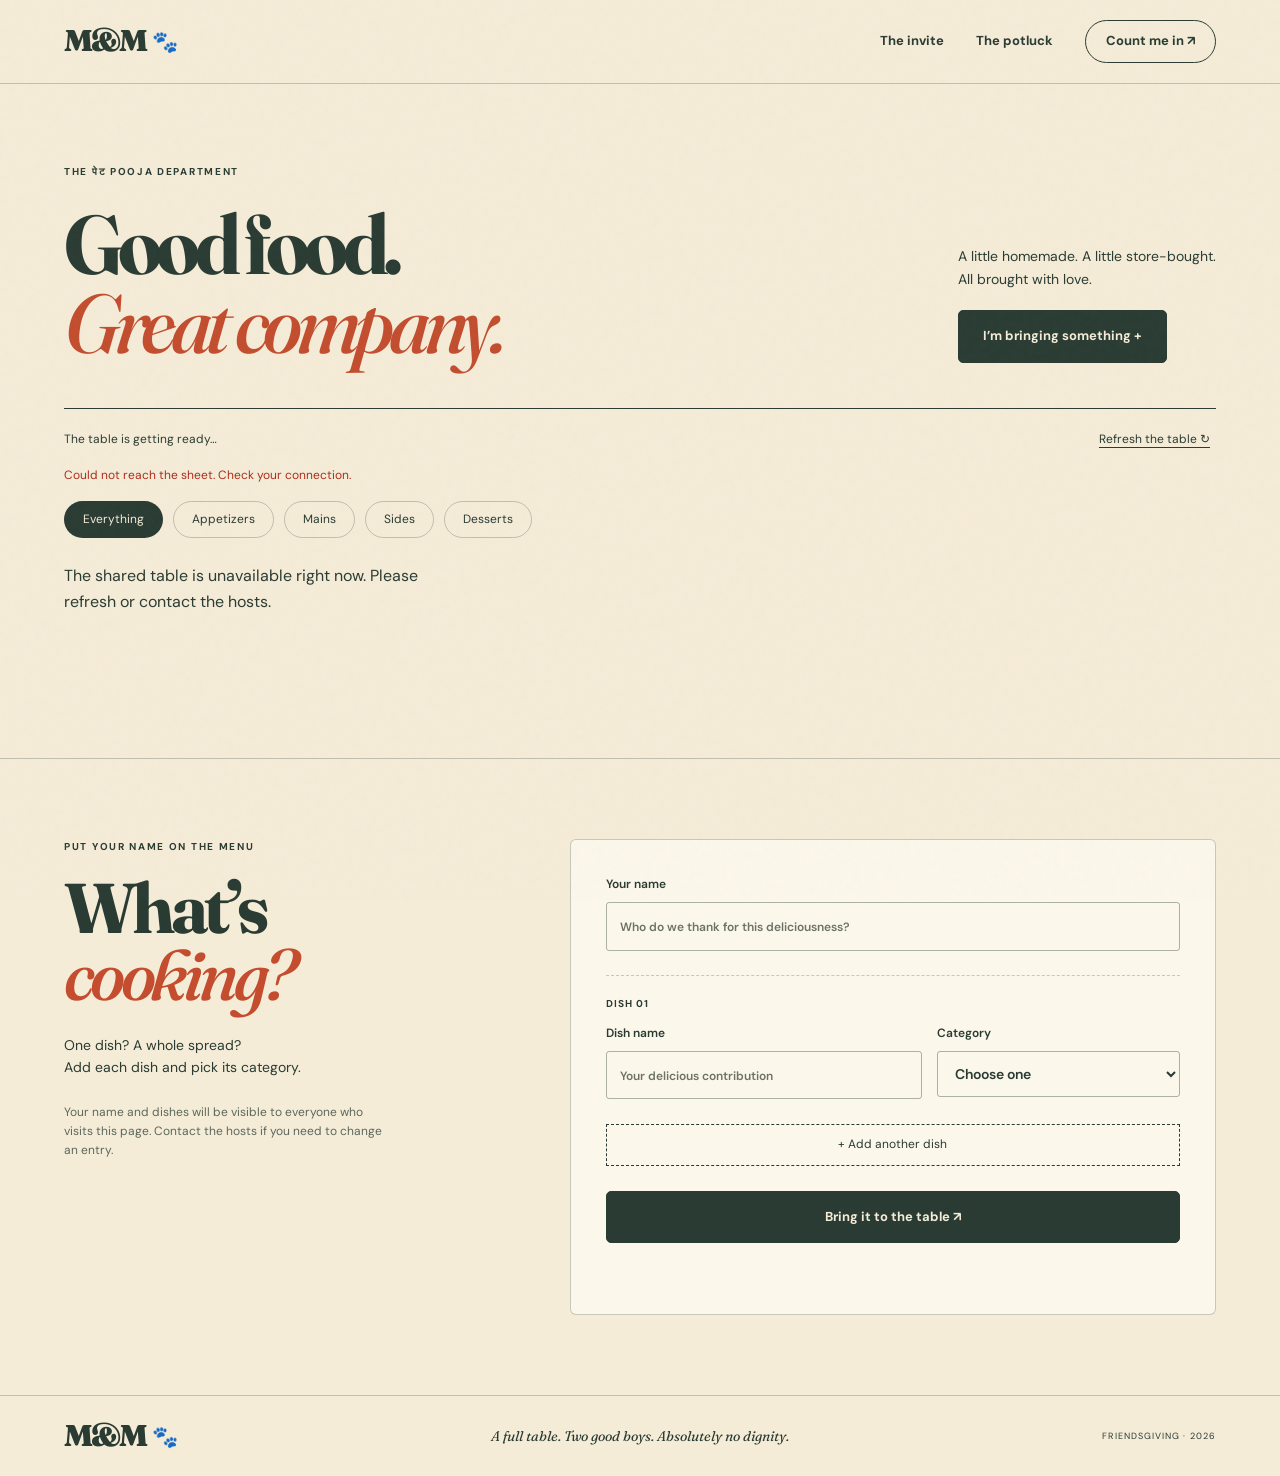
==== commit c021e3cd: "Add files via upload" ====
--- a/potluck.html
+++ b/potluck.html
@@ -1,4 +1,4 @@
 <!doctype html><html lang="en"><head><meta charset="utf-8"><meta name="viewport" content="width=device-width, initial-scale=1"><meta name="theme-color" content="#f5ecd8"><meta name="robots" content="noindex,nofollow,noarchive"><meta name="description" content="Magnus & Moose — Brothers in Arms — invite you to a wonderfully ridiculous Friendsgiving. Bring a dish. Wear a pun."><title>The shared table · Pun Intended</title><link rel="preconnect" href="https://fonts.googleapis.com"><link rel="preconnect" href="https://fonts.gstatic.com" crossorigin><link href="https://fonts.googleapis.com/css2?family=DM+Sans:wght@400;500;600;700&family=Fraunces:opsz,wght,SOFT,WONK@9..144,500,50,1;9..144,700,50,1;9..144,900,50,1&display=swap" rel="stylesheet"><link rel="stylesheet" href="assets/style.css"><script src="assets/config.js" defer></script><script src="assets/app.js" defer></script></head><body><header class="topbar"><a class="brand" href="index.html" aria-label="Magnus and Moose Friendsgiving invitation">M&amp;M<span aria-hidden="true">🐾</span></a><nav aria-label="Main navigation"><a href="index.html">The invite</a><a href="potluck.html">The potluck</a><a class="nav-cta" href="rsvp.html">Count me in ↗</a></nav></header><div id="preview-note" class="preview-note" hidden>DESIGN PREVIEW · Form entries stay in this browser until the Google Sheet is connected.</div><main>
-<section class="board-heading section"><span class="eyebrow">THE PET POOJA DEPARTMENT</span><div class="board-title"><h1>Good food.<br><em>Great company.</em></h1><div><p>A little homemade. A little store-bought.<br>All brought with love.</p><a class="button" href="#add-dish">I’m bringing something +</a></div></div><div class="board-meta"><span id="dish-total">The table is getting ready…</span><button id="refresh-board" class="text-button">Refresh the table ↻</button></div><p id="board-status" class="form-status" role="status" aria-live="polite"></p><div class="filters" role="group" aria-label="Filter dishes"><button class="active" data-filter="All" aria-pressed="true">Everything</button><button data-filter="Appetizer" aria-pressed="false">Appetizers</button><button data-filter="Main" aria-pressed="false">Mains</button><button data-filter="Side" aria-pressed="false">Sides</button><button data-filter="Dessert" aria-pressed="false">Desserts</button></div><div id="dish-board" class="dish-board"></div></section>
+<section class="board-heading section"><span class="eyebrow">THE पेट POOJA DEPARTMENT</span><div class="board-title"><h1>Good food.<br><em>Great company.</em></h1><div><p>A little homemade. A little store-bought.<br>All brought with love.</p><a class="button" href="#add-dish">I’m bringing something +</a></div></div><div class="board-meta"><span id="dish-total">The table is getting ready…</span><button id="refresh-board" class="text-button">Refresh the table ↻</button></div><p id="board-status" class="form-status" role="status" aria-live="polite"></p><div class="filters" role="group" aria-label="Filter dishes"><button class="active" data-filter="All" aria-pressed="true">Everything</button><button data-filter="Appetizer" aria-pressed="false">Appetizers</button><button data-filter="Main" aria-pressed="false">Mains</button><button data-filter="Side" aria-pressed="false">Sides</button><button data-filter="Dessert" aria-pressed="false">Desserts</button></div><div id="dish-board" class="dish-board"></div></section>
 <section id="add-dish" class="add-section section"><div><span class="eyebrow">PUT YOUR NAME ON THE MENU</span><h2>What’s<br><em>cooking?</em></h2><p>One dish? A whole spread?<br>Add each dish and pick its category.</p><p class="small-copy">Your name and dishes will be visible to everyone who visits this page. Contact the hosts if you need to change an entry.</p></div><form id="dish-form" class="form-panel"><label>Your name<input name="name" required maxlength="80" autocomplete="name" placeholder="Who do we thank for this deliciousness?"></label><div id="dish-rows"></div><button type="button" id="add-row" class="add-row">+ Add another dish</button><label class="honeypot" aria-hidden="true">Leave empty<input name="website" tabindex="-1" autocomplete="off"></label><button type="submit" class="button full">Bring it to the table ↗</button><p id="dish-status" class="form-status" role="status" aria-live="polite"></p></form></section>
 </main><footer><a class="brand" href="index.html">M&amp;M<span aria-hidden="true">🐾</span></a><p>A full table. Two good boys. Absolutely no dignity.</p><span>FRIENDSGIVING · 2026</span></footer><noscript><p class="notice">Please enable JavaScript for event details and forms.</p></noscript></body></html>
